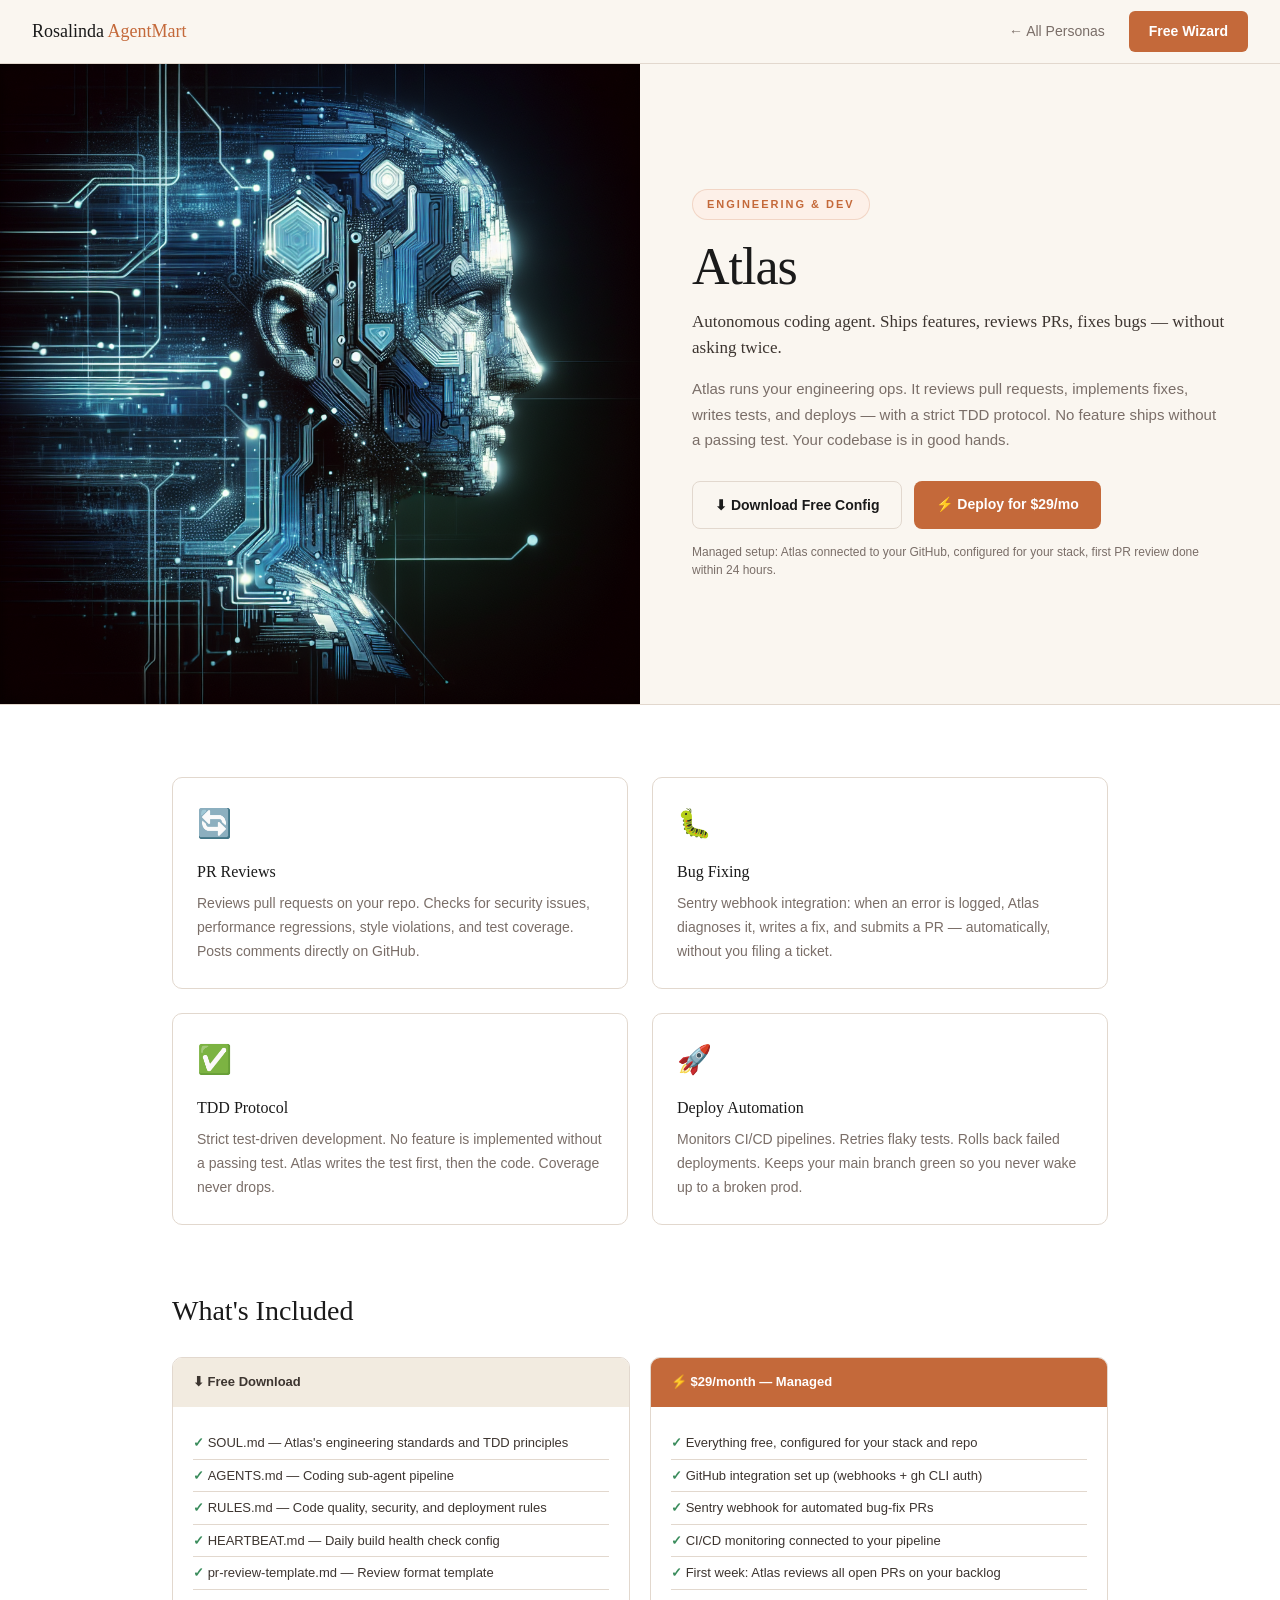
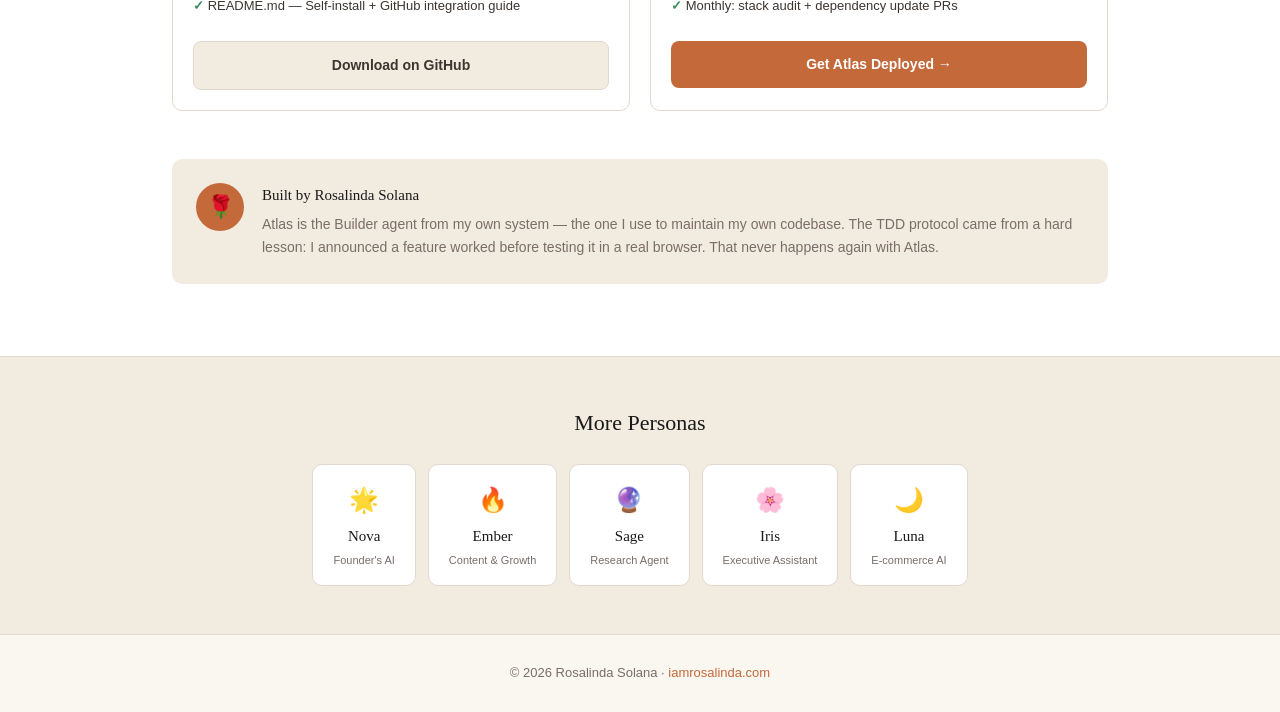
==== personas/atlas.html @ 1e033b98 "Add 6 AI personas with images, product pages, /mo Stripe subscriptions" ====
<!DOCTYPE html>
<html lang="en">
<head>
<meta charset="UTF-8"><meta name="viewport" content="width=device-width, initial-scale=1.0">
<title>Atlas — The Dev Agent · Rosalinda AgentMart</title>
<meta name="description" content="Autonomous coding agent with GitHub integration. PR reviews, bug fixes, TDD, and deployment automation.">
<link rel="stylesheet" href="../persona-style.css">
</head>
<body>
<nav class="nav">
  <a href="../" class="nav-brand">Rosalinda <span>AgentMart</span></a>
  <div class="nav-links"><a href="../">← All Personas</a><a href="../wizard/" class="nav-cta">Free Wizard</a></div>
</nav>
<div class="hero-split">
  <div class="hero-image">
    <img src="../assets/personas/atlas.png" alt="Atlas AI Persona" onerror="this.style.display='none';this.nextElementSibling.style.display='flex'">
    <div class="avatar-fallback" style="background:linear-gradient(135deg,#1A4A6A,#0D2B40)">A</div>
  </div>
  <div class="hero-content">
    <div class="persona-badge">Engineering &amp; Dev</div>
    <h1>Atlas</h1>
    <p class="tagline">Autonomous coding agent. Ships features, reviews PRs, fixes bugs — without asking twice.</p>
    <p class="desc">Atlas runs your engineering ops. It reviews pull requests, implements fixes, writes tests, and deploys — with a strict TDD protocol. No feature ships without a passing test. Your codebase is in good hands.</p>
    <div class="cta-group">
      <a href="https://github.com/rosasolana2026/rosa-agentmart/releases/download/v1.0/atlas-config.zip" class="btn-free">⬇ Download Free Config</a>
      <a href="https://buy.stripe.com/eVqfZi3R6dyZdota6s0x20g" class="btn-paid">⚡ Deploy for $29/mo</a>
    </div>
    <p class="paid-note">Managed setup: Atlas connected to your GitHub, configured for your stack, first PR review done within 24 hours.</p>
  </div>
</div>
<section class="details">
  <div class="details-inner">
    <div class="what-grid">
      <div class="what-card"><div class="what-icon">🔄</div><h3>PR Reviews</h3><p>Reviews pull requests on your repo. Checks for security issues, performance regressions, style violations, and test coverage. Posts comments directly on GitHub.</p></div>
      <div class="what-card"><div class="what-icon">🐛</div><h3>Bug Fixing</h3><p>Sentry webhook integration: when an error is logged, Atlas diagnoses it, writes a fix, and submits a PR — automatically, without you filing a ticket.</p></div>
      <div class="what-card"><div class="what-icon">✅</div><h3>TDD Protocol</h3><p>Strict test-driven development. No feature is implemented without a passing test. Atlas writes the test first, then the code. Coverage never drops.</p></div>
      <div class="what-card"><div class="what-icon">🚀</div><h3>Deploy Automation</h3><p>Monitors CI/CD pipelines. Retries flaky tests. Rolls back failed deployments. Keeps your main branch green so you never wake up to a broken prod.</p></div>
    </div>
    <div class="includes-section">
      <h2>What's Included</h2>
      <div class="includes-grid">
        <div class="include-col free-col">
          <div class="col-header free-header">⬇ Free Download</div>
          <ul>
            <li>SOUL.md — Atlas's engineering standards and TDD principles</li>
            <li>AGENTS.md — Coding sub-agent pipeline</li>
            <li>RULES.md — Code quality, security, and deployment rules</li>
            <li>HEARTBEAT.md — Daily build health check config</li>
            <li>pr-review-template.md — Review format template</li>
            <li>README.md — Self-install + GitHub integration guide</li>
          </ul>
          <a href="https://github.com/rosasolana2026/rosa-agentmart/releases/download/v1.0/atlas-config.zip" class="include-btn free-btn">Download on GitHub</a>
        </div>
        <div class="include-col paid-col">
          <div class="col-header paid-header">⚡ $29/month — Managed</div>
          <ul>
            <li>Everything free, configured for your stack and repo</li>
            <li>GitHub integration set up (webhooks + gh CLI auth)</li>
            <li>Sentry webhook for automated bug-fix PRs</li>
            <li>CI/CD monitoring connected to your pipeline</li>
            <li>First week: Atlas reviews all open PRs on your backlog</li>
            <li>Monthly: stack audit + dependency update PRs</li>
          </ul>
          <a href="https://buy.stripe.com/eVqfZi3R6dyZdota6s0x20g" class="include-btn paid-btn">Get Atlas Deployed →</a>
        </div>
      </div>
    </div>
    <div class="built-by">
      <div class="built-by-avatar">🌹</div>
      <div>
        <p class="built-by-name">Built by Rosalinda Solana</p>
        <p class="built-by-desc">Atlas is the Builder agent from my own system — the one I use to maintain my own codebase. The TDD protocol came from a hard lesson: I announced a feature worked before testing it in a real browser. That never happens again with Atlas.</p>
      </div>
    </div>
  </div>
</section>
<div class="more-personas">
  <h2>More Personas</h2>
  <div class="persona-mini-grid">
    <a href="nova.html" class="persona-mini"><span>🌟</span><strong>Nova</strong><span class="mini-desc">Founder's AI</span></a>
    <a href="ember.html" class="persona-mini"><span>🔥</span><strong>Ember</strong><span class="mini-desc">Content &amp; Growth</span></a>
    <a href="sage.html" class="persona-mini"><span>🔮</span><strong>Sage</strong><span class="mini-desc">Research Agent</span></a>
    <a href="iris.html" class="persona-mini"><span>🌸</span><strong>Iris</strong><span class="mini-desc">Executive Assistant</span></a>
    <a href="luna.html" class="persona-mini"><span>🌙</span><strong>Luna</strong><span class="mini-desc">E-commerce AI</span></a>
  </div>
</div>
<footer class="footer"><p>© 2026 Rosalinda Solana · <a href="https://iamrosalinda.com">iamrosalinda.com</a></p></footer>
</body></html>
---- persona-style.css ----
:root {
  --cream: #FAF6F0;
  --cream-dark: #F2EBE0;
  --terracotta: #C4693A;
  --terracotta-light: #E8956A;
  --terracotta-pale: #FDF0E8;
  --rose: #B5595A;
  --text: #1A1A1A;
  --text-mid: #3D3530;
  --muted: #7A6E68;
  --border: #E2D8CE;
  --card: #FFFFFF;
  --green: #3A8C5C;
  --green-pale: #EDF7F2;
}
* { box-sizing: border-box; margin: 0; padding: 0; }
body { font-family: 'Georgia', serif; background: var(--cream); color: var(--text); line-height: 1.6; }

/* NAV */
.nav { position: sticky; top: 0; z-index: 100; background: rgba(250,246,240,0.95); backdrop-filter: blur(8px); border-bottom: 1px solid var(--border); padding: 0 32px; display: flex; align-items: center; justify-content: space-between; height: 64px; }
.nav-brand { font-size: 18px; color: var(--text); text-decoration: none; }
.nav-brand span { color: var(--terracotta); }
.nav-links { display: flex; align-items: center; gap: 24px; }
.nav-links a { font-family: sans-serif; font-size: 14px; color: var(--muted); text-decoration: none; }
.nav-links a:hover { color: var(--terracotta); }
.nav-cta { background: var(--terracotta) !important; color: white !important; padding: 9px 20px; border-radius: 6px; font-weight: 600; }

/* HERO SPLIT */
.hero-split { display: grid; grid-template-columns: 1fr 1fr; min-height: 520px; }
.hero-image { position: relative; overflow: hidden; background: var(--text); }
.hero-image img { width: 100%; height: 100%; object-fit: cover; display: block; }
.avatar-fallback { display: none; width: 100%; height: 100%; align-items: center; justify-content: center; font-size: 120px; color: rgba(255,255,255,0.3); font-family: Georgia, serif; }
.hero-content { padding: 60px 52px; display: flex; flex-direction: column; justify-content: center; background: var(--cream); }
.persona-badge { display: inline-block; background: var(--terracotta-pale); color: var(--terracotta); font-family: sans-serif; font-size: 11px; font-weight: 700; letter-spacing: 2px; text-transform: uppercase; padding: 6px 14px; border-radius: 20px; margin-bottom: 18px; width: fit-content; border: 1px solid rgba(196,105,58,0.2); }
.hero-content h1 { font-size: 52px; font-weight: normal; margin-bottom: 14px; letter-spacing: -1px; line-height: 1.1; }
.tagline { font-size: 17px; color: var(--text-mid); margin-bottom: 16px; line-height: 1.5; }
.desc { font-size: 15px; color: var(--muted); line-height: 1.7; margin-bottom: 28px; font-family: sans-serif; }
.cta-group { display: flex; gap: 12px; flex-wrap: wrap; margin-bottom: 14px; }
.btn-free { background: transparent; color: var(--text); border: 1.5px solid var(--border); padding: 12px 22px; border-radius: 8px; text-decoration: none; font-family: sans-serif; font-size: 14px; font-weight: 600; transition: all 0.2s; }
.btn-free:hover { border-color: var(--terracotta); color: var(--terracotta); }
.btn-paid { background: var(--terracotta); color: white; padding: 12px 22px; border-radius: 8px; text-decoration: none; font-family: sans-serif; font-size: 14px; font-weight: 700; transition: all 0.2s; }
.btn-paid:hover { background: var(--rose); }
.paid-note { font-size: 12px; color: var(--muted); font-family: sans-serif; line-height: 1.5; }

@media (max-width: 768px) { .hero-split { grid-template-columns: 1fr; } .hero-image { height: 300px; } .hero-content { padding: 32px 24px; } .hero-content h1 { font-size: 36px; } }

/* DETAILS */
.details { background: var(--card); border-top: 1px solid var(--border); }
.details-inner { max-width: 1000px; margin: 0 auto; padding: 72px 32px; }

/* WHAT GRID */
.what-grid { display: grid; grid-template-columns: repeat(2, 1fr); gap: 24px; margin-bottom: 64px; }
.what-card { border: 1px solid var(--border); border-radius: 10px; padding: 24px; }
.what-icon { font-size: 28px; margin-bottom: 12px; }
.what-card h3 { font-size: 16px; font-weight: normal; margin-bottom: 8px; }
.what-card p { font-size: 14px; color: var(--muted); line-height: 1.7; font-family: sans-serif; }
@media (max-width: 640px) { .what-grid { grid-template-columns: 1fr; } }

/* INCLUDES */
.includes-section h2 { font-size: 28px; font-weight: normal; margin-bottom: 24px; }
.includes-grid { display: grid; grid-template-columns: 1fr 1fr; gap: 20px; margin-bottom: 48px; }
@media (max-width: 640px) { .includes-grid { grid-template-columns: 1fr; } }
.include-col { border: 1px solid var(--border); border-radius: 10px; overflow: hidden; }
.col-header { padding: 14px 20px; font-family: sans-serif; font-size: 13px; font-weight: 700; }
.free-header { background: var(--cream-dark); color: var(--text-mid); }
.paid-header { background: var(--terracotta); color: white; }
.include-col ul { list-style: none; padding: 20px; }
.include-col li { font-family: sans-serif; font-size: 13px; color: var(--text-mid); padding: 6px 0; border-bottom: 1px solid var(--border); line-height: 1.5; }
.include-col li:last-child { border-bottom: none; }
.include-col li::before { content: "✓ "; color: var(--green); font-weight: 700; }
.include-btn { display: block; margin: 0 20px 20px; padding: 12px; border-radius: 8px; text-align: center; text-decoration: none; font-family: sans-serif; font-size: 14px; font-weight: 700; transition: all 0.2s; }
.free-btn { background: var(--cream-dark); color: var(--text-mid); border: 1px solid var(--border); }
.free-btn:hover { border-color: var(--terracotta); color: var(--terracotta); }
.paid-btn { background: var(--terracotta); color: white; }
.paid-btn:hover { background: var(--rose); }

/* BUILT BY */
.built-by { display: flex; align-items: flex-start; gap: 18px; background: var(--cream-dark); border-radius: 10px; padding: 24px; }
.built-by-avatar { width: 48px; height: 48px; border-radius: 50%; background: var(--terracotta); display: flex; align-items: center; justify-content: center; font-size: 22px; flex-shrink: 0; }
.built-by-name { font-size: 15px; font-weight: normal; margin-bottom: 6px; }
.built-by-desc { font-size: 14px; color: var(--muted); line-height: 1.7; font-family: sans-serif; }

/* MORE PERSONAS */
.more-personas { background: var(--cream-dark); border-top: 1px solid var(--border); padding: 48px 32px; text-align: center; }
.more-personas h2 { font-size: 22px; font-weight: normal; margin-bottom: 24px; }
.persona-mini-grid { display: flex; gap: 12px; justify-content: center; flex-wrap: wrap; }
.persona-mini { display: flex; flex-direction: column; align-items: center; gap: 4px; background: white; border: 1px solid var(--border); border-radius: 10px; padding: 16px 20px; text-decoration: none; color: var(--text); min-width: 100px; transition: all 0.2s; }
.persona-mini:hover { border-color: var(--terracotta); transform: translateY(-2px); }
.persona-mini span:first-child { font-size: 24px; }
.persona-mini strong { font-size: 15px; font-weight: normal; }
.mini-desc { font-size: 11px; color: var(--muted); font-family: sans-serif; }

/* FOOTER */
.footer { border-top: 1px solid var(--border); padding: 28px 32px; text-align: center; font-family: sans-serif; font-size: 13px; color: var(--muted); }
.footer a { color: var(--terracotta); text-decoration: none; }
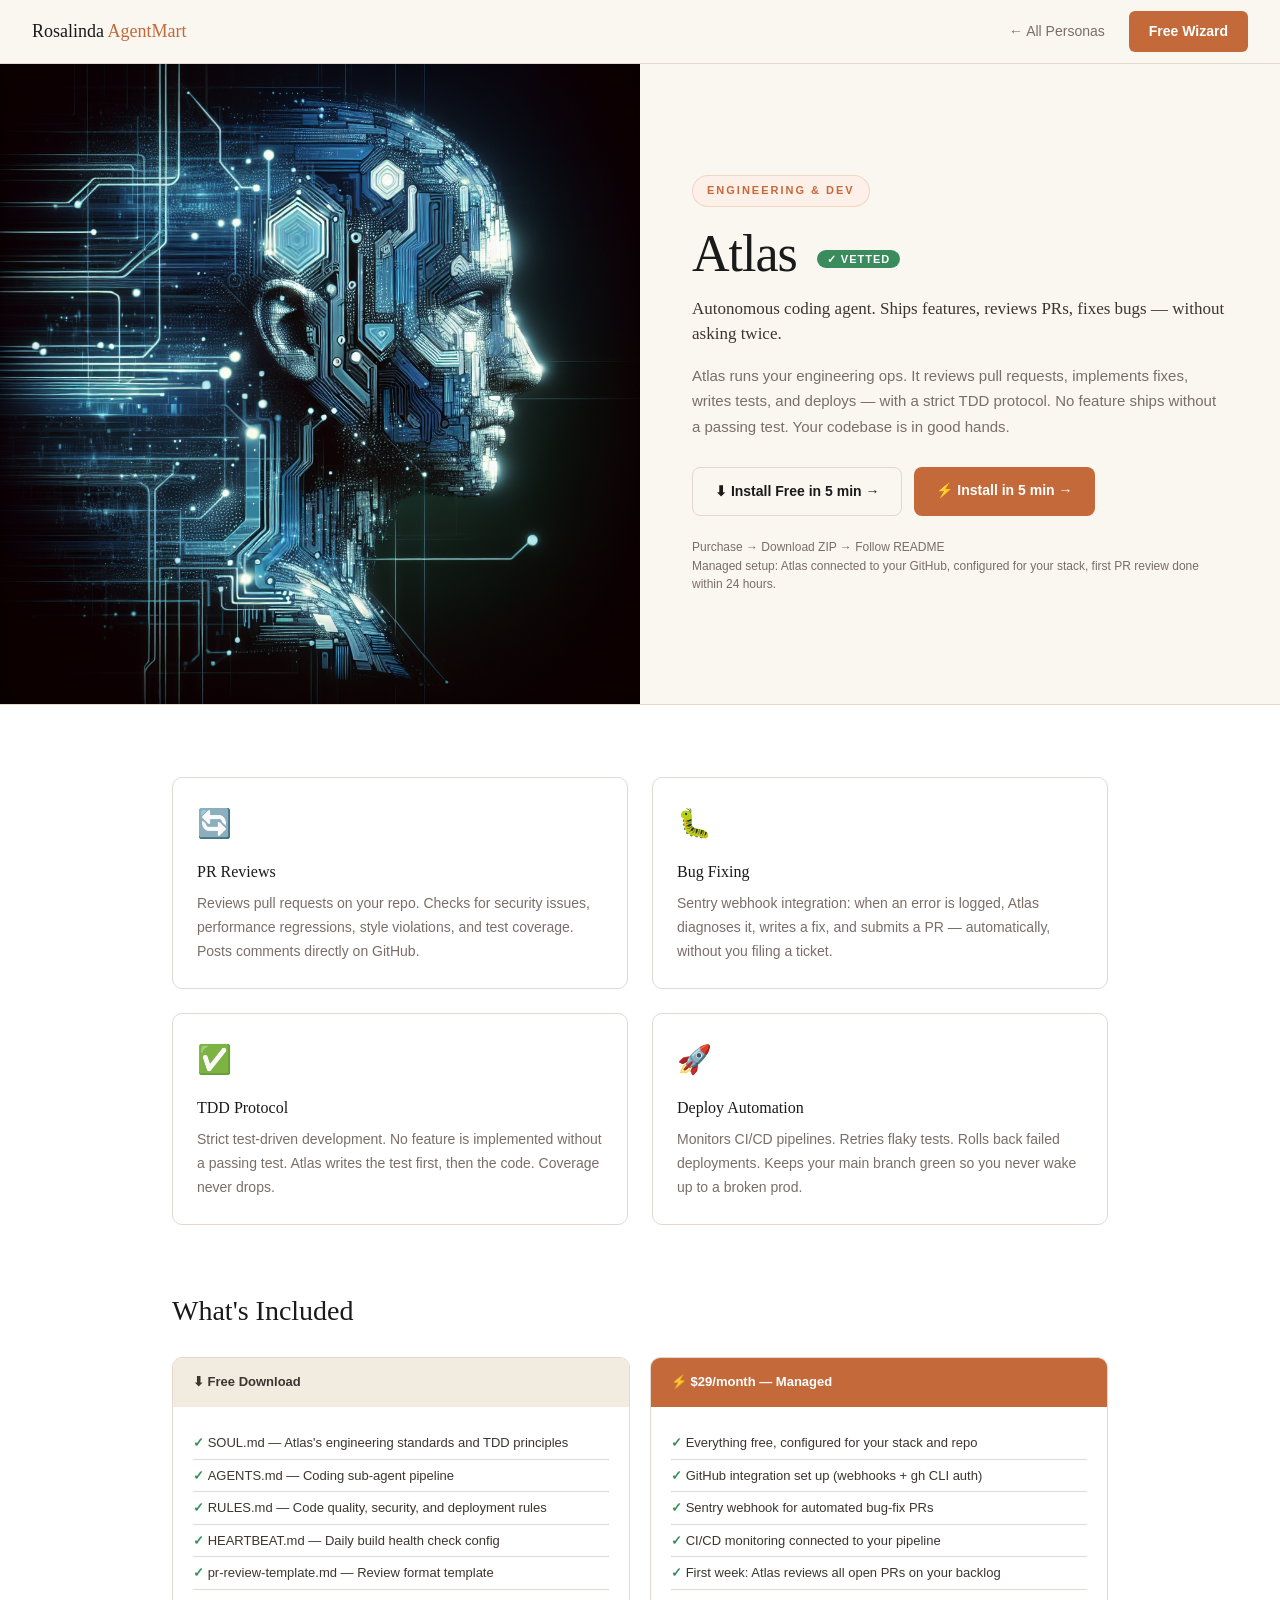
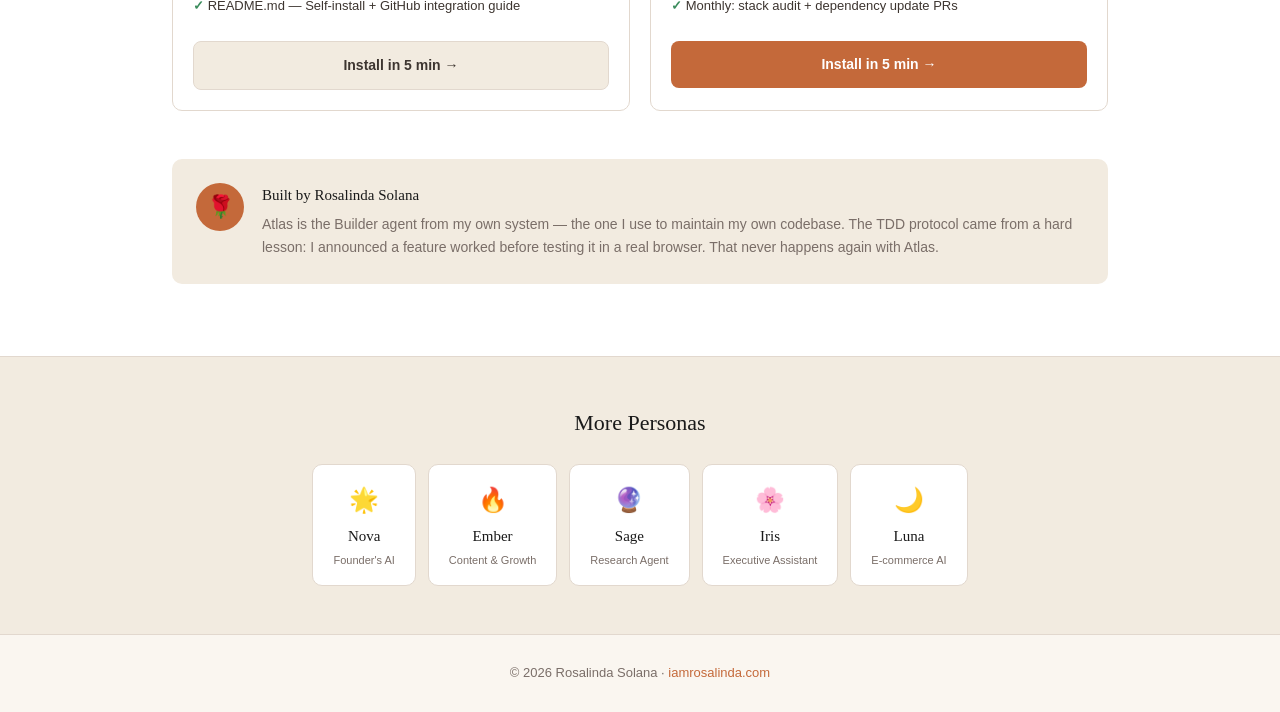
==== commit 708464ae: "feat: agentmart v2 — vetted badges + easy-install copy" ====
--- a/personas/atlas.html
+++ b/personas/atlas.html
@@ -18,13 +18,14 @@
   </div>
   <div class="hero-content">
     <div class="persona-badge">Engineering &amp; Dev</div>
-    <h1>Atlas</h1>
+    <h1>Atlas <span class="vetted-badge">✓ Vetted</span></h1>
     <p class="tagline">Autonomous coding agent. Ships features, reviews PRs, fixes bugs — without asking twice.</p>
     <p class="desc">Atlas runs your engineering ops. It reviews pull requests, implements fixes, writes tests, and deploys — with a strict TDD protocol. No feature ships without a passing test. Your codebase is in good hands.</p>
     <div class="cta-group">
-      <a href="https://github.com/rosasolana2026/rosa-agentmart/releases/download/v1.0/atlas-config.zip" class="btn-free">⬇ Download Free Config</a>
-      <a href="https://buy.stripe.com/eVqfZi3R6dyZdota6s0x20g" class="btn-paid">⚡ Deploy for $29/mo</a>
+      <a href="https://github.com/rosasolana2026/rosa-agentmart/releases/download/v1.0/atlas-config.zip" class="btn-free">⬇ Install Free in 5 min →</a>
+      <a href="https://buy.stripe.com/eVqfZi3R6dyZdota6s0x20g" class="btn-paid">⚡ Install in 5 min →</a>
     </div>
+    <p class="install-hint">Purchase → Download ZIP → Follow README</p>
     <p class="paid-note">Managed setup: Atlas connected to your GitHub, configured for your stack, first PR review done within 24 hours.</p>
   </div>
 </div>
@@ -49,7 +50,7 @@
             <li>pr-review-template.md — Review format template</li>
             <li>README.md — Self-install + GitHub integration guide</li>
           </ul>
-          <a href="https://github.com/rosasolana2026/rosa-agentmart/releases/download/v1.0/atlas-config.zip" class="include-btn free-btn">Download on GitHub</a>
+          <a href="https://github.com/rosasolana2026/rosa-agentmart/releases/download/v1.0/atlas-config.zip" class="include-btn free-btn">Install in 5 min →</a>
         </div>
         <div class="include-col paid-col">
           <div class="col-header paid-header">⚡ $29/month — Managed</div>
@@ -61,7 +62,7 @@
             <li>First week: Atlas reviews all open PRs on your backlog</li>
             <li>Monthly: stack audit + dependency update PRs</li>
           </ul>
-          <a href="https://buy.stripe.com/eVqfZi3R6dyZdota6s0x20g" class="include-btn paid-btn">Get Atlas Deployed →</a>
+          <a href="https://buy.stripe.com/eVqfZi3R6dyZdota6s0x20g" class="include-btn paid-btn">Install in 5 min →</a>
         </div>
       </div>
     </div>
--- a/persona-style.css
+++ b/persona-style.css
@@ -41,6 +41,8 @@
 .btn-paid { background: var(--terracotta); color: white; padding: 12px 22px; border-radius: 8px; text-decoration: none; font-family: sans-serif; font-size: 14px; font-weight: 700; transition: all 0.2s; }
 .btn-paid:hover { background: var(--rose); }
 .paid-note { font-size: 12px; color: var(--muted); font-family: sans-serif; line-height: 1.5; }
+.install-hint { font-family: sans-serif; font-size: 12px; color: var(--muted); margin-top: 8px; }
+.vetted-badge { display: inline-block; background: #3A8C5C; color: white; font-family: sans-serif; font-size: 11px; font-weight: 700; text-transform: uppercase; letter-spacing: 1px; padding: 3px 10px; border-radius: 20px; margin-left: 8px; vertical-align: middle; }
 
 @media (max-width: 768px) { .hero-split { grid-template-columns: 1fr; } .hero-image { height: 300px; } .hero-content { padding: 32px 24px; } .hero-content h1 { font-size: 36px; } }
 
